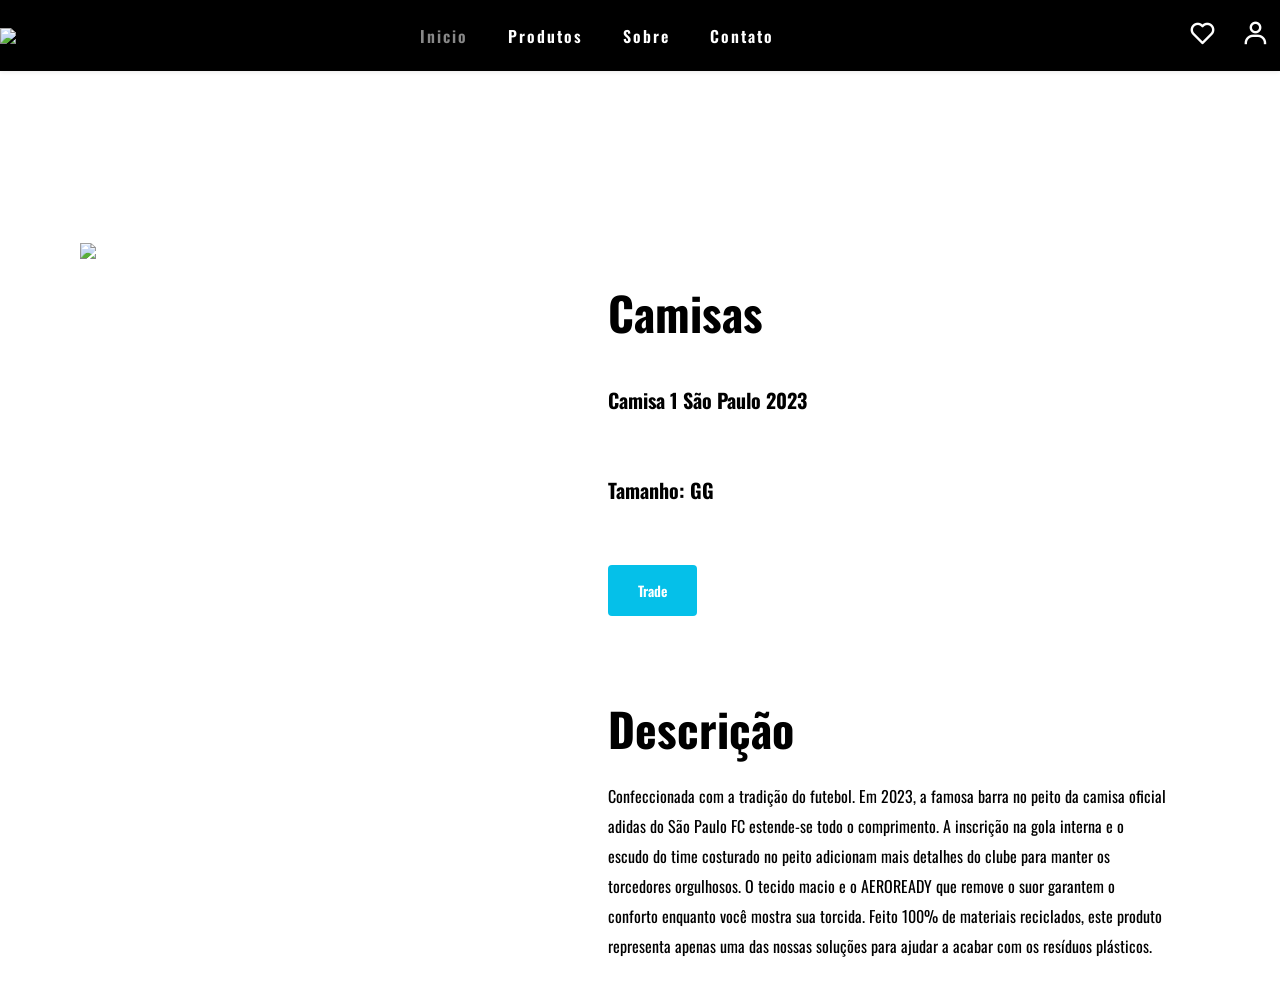
==== Html/produto1.html @ 6267ede4 "Add files via upload" ====
<!DOCTYPE html>
<html>
<head>
    <meta charset='utf-8'>
    <meta http-equiv='X-UA-Compatible' content='IE=edge'>
    <title>Camisa 1 São Paulo 2023</title>
    <link rel="icon" href="../img/Trade Wear pqn11.png" type="image/icon type">
    <meta name='viewport' content='width=device-width, initial-scale=1'>
    <link rel='stylesheet' type='text/css' media='screen' href='../Css/produtos1.css'>
    <link href='https://unpkg.com/boxicons@2.1.2/css/boxicons.min.css' rel='stylesheet'> 
</head>
<body>
    <header>
        <div class="nav container">
            <img src="../img/Trade Wear pqn11.png">
            <div>
                <ul id="navbar">
                    <li><a class="active" href="index.html">Inicio</a></li>
                    <li><a href="../produtos.php">Produtos</a></li>
                    <li><a href="sobre.html">Sobre</a></li>
                    <li><a href="contato.html">Contato</a></li>
                </ul>
            </div>    
            <div>
                <i class='bx bx-heart' id="heart-icon"></i>
                <i class='bx bx-user' id="heart-icon" onclick="window.location.href='../entrar.php';"></i> 
            </div>
        </div>
    </header>

    <div class="b"></div>

    <section id="prodetails" class="section-p1">
        <div class="single-pro-image">
            <img src="../img produtos/Camisa_1_Sao_Paulo_FC_23-24_Branco_HT7275_01_laydown1.avif" width="100%" class="MainImg" id="mainimgid" onclick="changeImage(this.src)">

            <div class="small-img-group">
                <div class="small-img-col">
                    <img src="../img produtos/Camisa_1_Sao_Paulo_FC_23-24_Branco_HT7275_01_laydown1.avif" width="100%" class="small-img" id="2" onclick="changeImage(this)" alt="">
                </div>
                <div class="small-img-col">
                    <img src="../img produtos/Camisa_1_Sao_Paulo_FC_23-24_Branco_HT7275_02_laydown_hover2.avif" width="100%" class="small-img" id="1" onclick="changeImage(this)" alt="">
                </div>
                <div class="small-img-col">
                    <img src="../img produtos/Camisa_1_Sao_Paulo_FC_23-24_Branco_HT7275_41_detail3.avif" width="100%" class="small-img" id="3" onclick="changeImage(this)" alt="">
                </div>
                <div class="small-img-col">
                    <img src="../img produtos/Camisa_1_Sao_Paulo_FC_23-24_Branco_HT7275_42_detail4.avif" width="100%" class="small-img" id="4" onclick="changeImage(this)" alt="">
                </div>
            </div>
        </div>
        <div class="single-pro-details">
            <h2>Camisas</h2>
            <h4>Camisa 1 São Paulo 2023</h4>
            <h4>Tamanho: GG</h4>
            <button class="normal">Trade</button>
            <div class="b"></div>
            <h2>Descrição</h2>
            <span>Confeccionada com a tradição do futebol. Em 2023, a famosa barra no peito da camisa oficial adidas do São Paulo FC estende-se todo o comprimento. A inscrição na gola interna e o escudo do time costurado no peito adicionam mais detalhes do clube para manter os torcedores orgulhosos. O tecido macio e o AEROREADY que remove o suor garantem o conforto enquanto você mostra sua torcida.

                Feito 100% de materiais reciclados, este produto representa apenas uma das nossas soluções para ajudar a acabar com os resíduos plásticos.</span>

        </div>
    </section>

    <script>
        function changeImage(img) {
        document.getElementById("mainimgid").src=img.src;
        document.getElementById("text").innerText = img.alt
  
        }
        </script>

</body>
</html>
---- Css/produtos1.css ----
@import url('https://fonts.googleapis.com/css2?family=Oswald&display=swap');
* {
    margin: 0;
    padding: 0;
    box-sizing: border-box;
    font-family: 'Oswald', sans-serif;
}

:root{
    --main-color: #05C0E9;
    --sec-color: #ffffff;
    --text-color: #171427;
    --bg-color: #fff;
}

.container{
    max-width: 1568px;
    margin: auto;
    width: 100%;
}

header{
    position: fixed;
    top: 0;
    left: 0;
    width: 100%;
    background-color: var(--bg-color);
    box-shadow: 0 1px 4px hsl(0 4% 15% / 10%);
    z-index: 100;
    background: black;
}
.nav{
    display: flex;
    align-items: center;
    justify-content: space-between;
    padding: 20px 0;
}
.logo{
    font-size: 1.1rem;
    font-weight: 600;
    color: var(--sec-color);
    text-transform: uppercase;
}
.logo span{
    color: var(--main-color);
    font-weight: 700;
}
#heart-icon{
    font-size: 1.8rem;
    cursor: pointer;
    color: #ffffff;
    list-style:none;
    padding: 0 10px;
    
}

#heart-icon:hover{
    color: #838383;
    transition: 0.3s ease;
}

#navbar{
    display: flex;
    align-items: center;
    justify-content: center;
}

#navbar li {
    list-style:none;
    padding: 0 20px;
}

#navbar li a{
    text-decoration: none;
    font-size: 16px;
    font-weight: 600;
    color: rgb(255, 255, 255);
    transition: 0.3s ease;
    letter-spacing: 2px;
}

#navbar li a:hover,
#navbar li a.active{
    color: rgb(136, 136, 136);
}

#navbar li a.active::after {
    content: "";
    width: 30%;
    height: 2px;
    background: 088178;
    position: absolute;
    bottom: -4px;
}

button.normal {
    font-size: 14px;
    font-weight: 600;
    padding: 15px 30px;
    color:rgb(255, 255, 255);
    background-color: #05C0E9;
    border-radius: 4px;
    cursor: pointer;
    border: none;
    outline: none;
    transition: 0.2s;
}

button:hover{
    background: #838383;
    color: rgb(255, 255, 255);
    transition: 0.3s;
}

h1 { 
    font-size: 50px;
    line-height: 64px;
    color:rgb(0, 0, 0)
}

h2{
    font-size: 46px;
    line-height: 54px;
    color: rgb(0, 0, 0);
}

h4{
    font-size: 20px;
    color: rgb(0, 0, 0);
}

h6 {
    font-weight: 700;
    font-size: 12px;
}

P {
    font-size: 16px;
    color: rgb(0, 0, 0);
    margin: 15px 0 20px 0;
}

.section-p1 {
    padding: 40px 80px;
}

.section-m1 {
    margin: 40px 0;
}

#ff{
    align-items: center;
    position: relative;
    display: flex;
    justify-content:space-evenly;
}

.fotos {
    background-color: #aaa;
    border-radius: 50%;
    width: 250px;
    height: 250px;
    overflow: hidden;
    position: relative;
    
}

.fotos img{
    position: absolute;
    bottom: 0;
    width: 100%;
}

.b{
    width: 50px;
    height: 50px;
    flex-shrink: 0;
    background-color: #ffffff;
}

/*produtos*/

#prodetails {
    display: flex;
    margin-top: 100px;
}

#prodetails .single-pro-image {
    width: 40%;
    margin-right: 50px;
}

.small-img-group{
    display: flex;
    justify-content: space-between;
}

.small-img-col{
    flex-basis: 24%;
    cursor:pointer;
}

#prodetails .single-pro-details {
    width: 50%;
    padding-top: 30px;
}

#prodetails .single-pro-details h4{
    padding: 30px;
}

#prodetails .single-pro-details h2 {
    padding: 30px;
    line-height: 25px;
}

#prodetails .single-pro-details button {
    background: #05C0E9;
    color: #fff;
    position: relative;
    left: 30px;
    top: 30px;
}

#prodetails .single-pro-details button:hover{
    background: #838383;
    color: rgb(255, 255, 255);
    transition: 0.3s;
}

#prodetails .single-pro-details span{
    line-height: 30px;
    padding: 0px;
    position: relative;
    left: 30px;
    top: 10px;
}

.b{
    width: 500px;
    height: 100px;
    flex-shrink: 0;
    background-color: #ffffff;
}

.trade-button {
    display: inline-block;
    font-size: 1rem;
    margin-top: 1.8rem;
    padding: 10px 0;
    border-radius: 10px;
    left: 3%;
    position: relative;
    outline: none;
    border: none;
    width: 15%;
    color: #fff;
    cursor: pointer;
    background: #05C0E9;
    text-align: center;
    text-decoration: none; /* Remove underline */
}
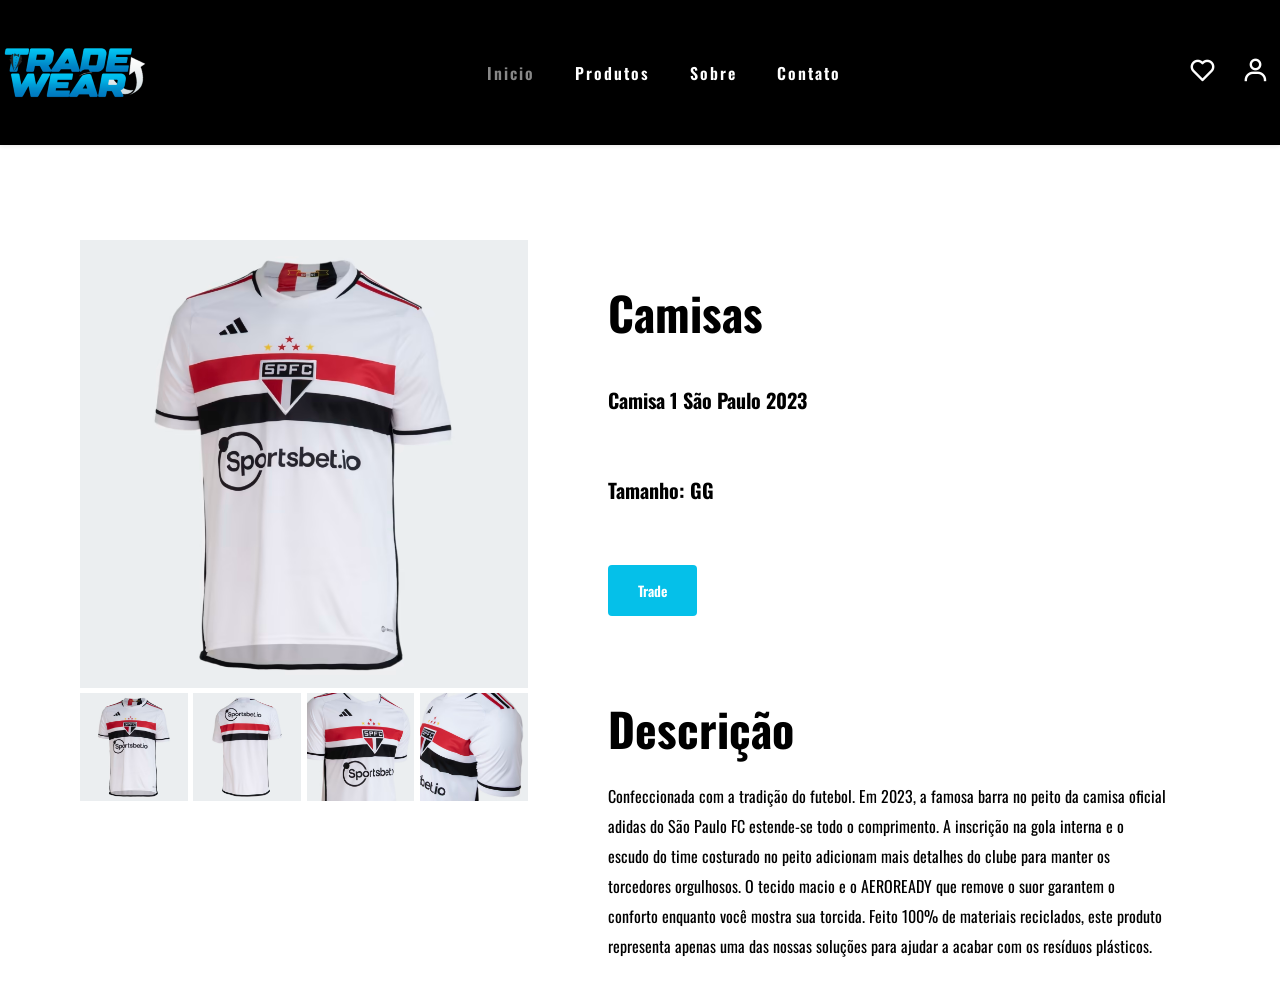
==== commit 807c261e: "Testes e ajustes" ====
--- a/Html/produto1.html
+++ b/Html/produto1.html
@@ -32,20 +32,20 @@
 
     <section id="prodetails" class="section-p1">
         <div class="single-pro-image">
-            <img src="../img produtos/Camisa_1_Sao_Paulo_FC_23-24_Branco_HT7275_01_laydown1.avif" width="100%" class="MainImg" id="mainimgid" onclick="changeImage(this.src)">
+            <img src="../img/Camisa_1_Sao_Paulo_FC_23-24_Branco_HT7275_01_laydown1.avif" width="100%" class="MainImg" id="mainimgid" onclick="changeImage(this.src)">
 
             <div class="small-img-group">
                 <div class="small-img-col">
-                    <img src="../img produtos/Camisa_1_Sao_Paulo_FC_23-24_Branco_HT7275_01_laydown1.avif" width="100%" class="small-img" id="2" onclick="changeImage(this)" alt="">
+                    <img src="../img/Camisa_1_Sao_Paulo_FC_23-24_Branco_HT7275_01_laydown1.avif" width="100%" class="small-img" id="2" onclick="changeImage(this)" alt="">
                 </div>
                 <div class="small-img-col">
-                    <img src="../img produtos/Camisa_1_Sao_Paulo_FC_23-24_Branco_HT7275_02_laydown_hover2.avif" width="100%" class="small-img" id="1" onclick="changeImage(this)" alt="">
+                    <img src="../img/Camisa_1_Sao_Paulo_FC_23-24_Branco_HT7275_02_laydown_hover2.avif" width="100%" class="small-img" id="1" onclick="changeImage(this)" alt="">
                 </div>
                 <div class="small-img-col">
-                    <img src="../img produtos/Camisa_1_Sao_Paulo_FC_23-24_Branco_HT7275_41_detail3.avif" width="100%" class="small-img" id="3" onclick="changeImage(this)" alt="">
+                    <img src="../img/Camisa_1_Sao_Paulo_FC_23-24_Branco_HT7275_41_detail3.avif" width="100%" class="small-img" id="3" onclick="changeImage(this)" alt="">
                 </div>
                 <div class="small-img-col">
-                    <img src="../img produtos/Camisa_1_Sao_Paulo_FC_23-24_Branco_HT7275_42_detail4.avif" width="100%" class="small-img" id="4" onclick="changeImage(this)" alt="">
+                    <img src="../img/Camisa_1_Sao_Paulo_FC_23-24_Branco_HT7275_42_detail4.avif" width="100%" class="small-img" id="4" onclick="changeImage(this)" alt="">
                 </div>
             </div>
         </div>
